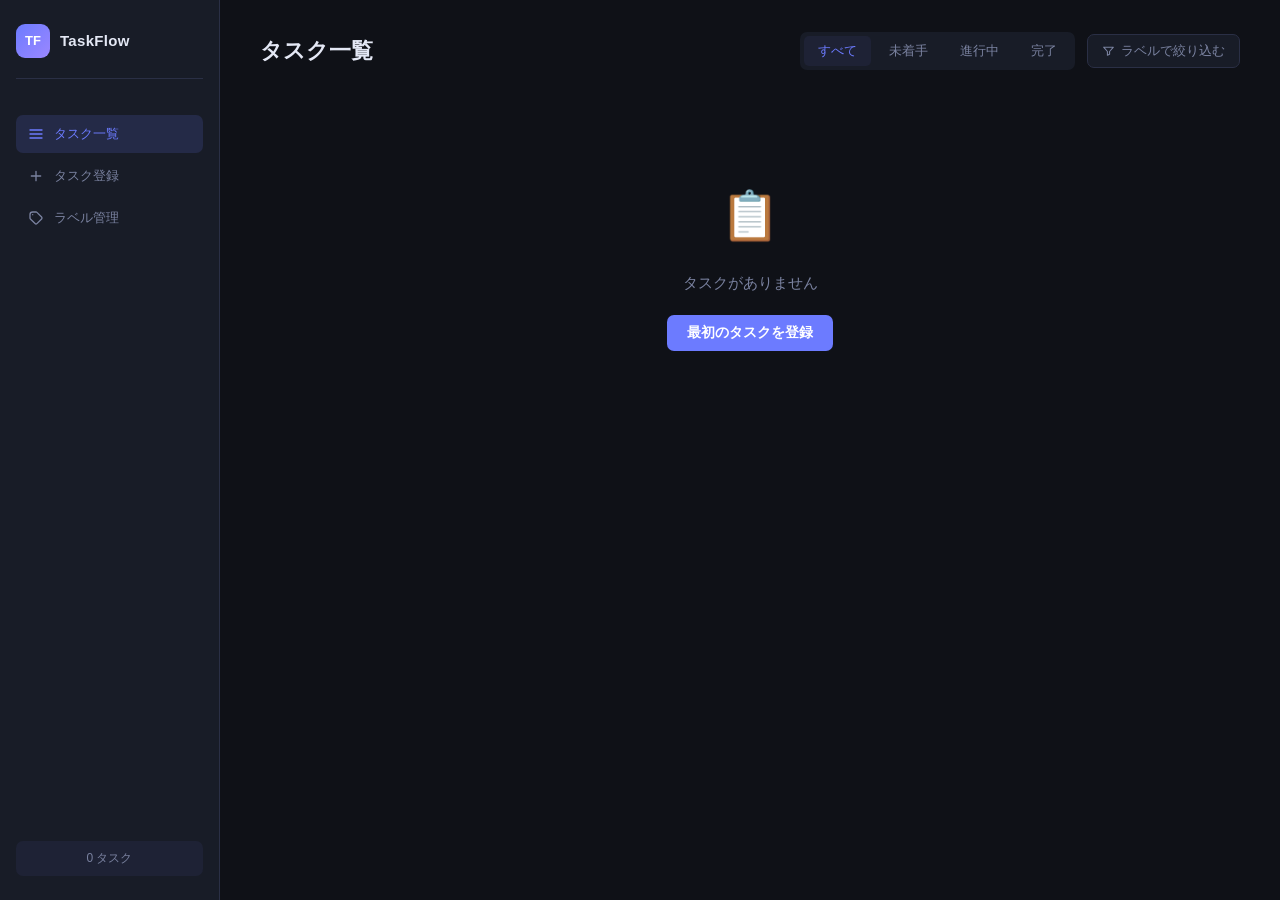
==== main/index.html @ 7f0839dd "ファイルを機能ごとに分けましました" ====
<!DOCTYPE html>
<html lang="ja">
<head>
<meta charset="UTF-8">
<meta name="viewport" content="width=device-width, initial-scale=1.0">
<title>TaskFlow — 課題管理</title>
<link rel="stylesheet" href="css/base.css">
<link rel="stylesheet" href="css/components.css">
<link rel="stylesheet" href="css/views.css">
</head>
<body>

<!-- ========== SIDEBAR ========== -->
<aside class="sidebar">
  <div class="sidebar-logo">
    <span class="logo-mark">TF</span>
    <span class="logo-text">TaskFlow</span>
  </div>
  <nav class="sidebar-nav">
    <button class="nav-item active" data-view="list" onclick="showView('list')">
      <svg viewBox="0 0 24 24"><path d="M3 6h18M3 12h18M3 18h18"/></svg>
      タスク一覧
    </button>
    <button class="nav-item" data-view="add-task" onclick="showView('add-task')">
      <svg viewBox="0 0 24 24"><path d="M12 5v14M5 12h14"/></svg>
      タスク登録
    </button>
    <button class="nav-item" data-view="add-label" onclick="showView('add-label')">
      <svg viewBox="0 0 24 24"><path d="M7 7h.01M7 3h5c.5 0 1 .2 1.4.6l7 7a2 2 0 010 2.8l-7 7a2 2 0 01-2.8 0l-7-7A2 2 0 013 12V7a4 4 0 014-4z"/></svg>
      ラベル管理
    </button>
  </nav>
  <div class="sidebar-footer">
    <div class="stat-pill" id="stat-total">0 タスク</div>
  </div>
</aside>

<!-- ========== MAIN ========== -->
<main class="main">

  <!-- ---- LIST VIEW ---- -->
  <section id="view-list" class="view active">
    <header class="view-header">
      <h1>タスク一覧</h1>
      <div class="header-controls">
        <div class="tab-group">
          <button class="tab active" data-status="all"   onclick="filterStatus('all')">すべて</button>
          <button class="tab"        data-status="todo"  onclick="filterStatus('todo')">未着手</button>
          <button class="tab"        data-status="doing" onclick="filterStatus('doing')">進行中</button>
          <button class="tab"        data-status="done"  onclick="filterStatus('done')">完了</button>
        </div>
        <div class="label-filter-wrap">
          <button class="btn-filter" onclick="toggleLabelFilter()">
            <svg viewBox="0 0 24 24"><path d="M3 4h18l-7 8v5l-4 2V12L3 4z"/></svg>
            ラベルで絞り込む
          </button>
          <div id="label-filter-dropdown" class="label-dropdown hidden">
            <div id="label-filter-list"></div>
            <button class="btn-clear-filter" onclick="clearLabelFilter()">絞り込みを解除</button>
          </div>
        </div>
      </div>
    </header>
    <div id="task-list" class="task-grid"></div>
    <div id="empty-state" class="empty-state hidden">
      <div class="empty-icon">📋</div>
      <p>タスクがありません</p>
      <button onclick="showView('add-task')" class="btn-primary">最初のタスクを登録</button>
    </div>
  </section>

  <!-- ---- ADD TASK VIEW ---- -->
  <section id="view-add-task" class="view">
    <header class="view-header">
      <h1>タスク登録</h1>
      <button class="btn-close" onclick="cancelForm()" title="中断して消去">✕</button>
    </header>
    <div class="form-card">
      <div class="form-group">
        <label>タスク名 <span class="required">*</span></label>
        <input type="text" id="new-task-name" maxlength="30" placeholder="タスク名を入力（最大30文字）"
               oninput="updateCharCount('new-task-name','count-name')">
        <span class="char-count"><span id="count-name">0</span>/30</span>
      </div>
      <div class="form-group">
        <label>詳細</label>
        <textarea id="new-task-detail" maxlength="100" placeholder="詳細を入力（最大100文字）"
                  oninput="updateCharCount('new-task-detail','count-detail')"></textarea>
        <span class="char-count"><span id="count-detail">0</span>/100</span>
      </div>
      <div class="form-row">
        <div class="form-group">
          <label>種類 <span class="required">*</span></label>
          <div class="type-toggle">
            <button class="type-btn active" data-type="課題">📝 課題</button>
            <button class="type-btn"        data-type="テスト">📖 テスト</button>
          </div>
        </div>
        <div class="form-group">
          <label>ラベル（科目）</label>
          <select id="new-task-label"></select>
        </div>
      </div>
      <div class="form-group">
        <label>期限 <span class="required">*</span></label>
        <input type="datetime-local" id="new-task-deadline">
      </div>
      <div class="form-actions">
        <button class="btn-secondary" onclick="cancelForm()">キャンセル</button>
        <button class="btn-primary"   onclick="registerTask()">登録する</button>
      </div>
    </div>
  </section>

  <!-- ---- DETAIL VIEW ---- -->
  <section id="view-detail" class="view">
    <header class="view-header">
      <button class="btn-back" onclick="showView('list')">← 一覧へ</button>
      <div class="header-actions">
        <button class="btn-danger-outline" onclick="confirmDelete(currentTaskId)">削除</button>
        <button class="btn-primary"        onclick="showEditView(currentTaskId)">編集</button>
      </div>
    </header>
    <div id="detail-content" class="detail-card"></div>
  </section>

  <!-- ---- EDIT VIEW ---- -->
  <section id="view-edit" class="view">
    <header class="view-header">
      <h1>タスク編集</h1>
      <button class="btn-close" onclick="cancelEdit()" title="変更をリセット">✕</button>
    </header>
    <div class="form-card">
      <div class="form-group">
        <label>タスク名 <span class="required">*</span></label>
        <input type="text" id="edit-task-name" maxlength="30"
               oninput="updateCharCount('edit-task-name','edit-count-name')">
        <span class="char-count"><span id="edit-count-name">0</span>/30</span>
      </div>
      <div class="form-group">
        <label>詳細</label>
        <textarea id="edit-task-detail" maxlength="100"
                  oninput="updateCharCount('edit-task-detail','edit-count-detail')"></textarea>
        <span class="char-count"><span id="edit-count-detail">0</span>/100</span>
      </div>
      <div class="form-row">
        <div class="form-group">
          <label>種類 <span class="required">*</span></label>
          <div class="type-toggle" id="edit-type-toggle">
            <button class="type-btn active" data-type="課題">📝 課題</button>
            <button class="type-btn"        data-type="テスト">📖 テスト</button>
          </div>
        </div>
        <div class="form-group">
          <label>ラベル（科目）</label>
          <select id="edit-task-label"></select>
        </div>
      </div>
      <div class="form-group">
        <label>期限 <span class="required">*</span></label>
        <input type="datetime-local" id="edit-task-deadline">
      </div>
      <div class="form-group">
        <label>進捗状態</label>
        <div class="status-select">
          <button class="status-btn" data-status="todo">未着手</button>
          <button class="status-btn" data-status="doing">進行中</button>
          <button class="status-btn" data-status="done">完了</button>
        </div>
      </div>
      <div class="form-actions">
        <button class="btn-secondary" onclick="cancelEdit()">キャンセル</button>
        <button class="btn-primary"   onclick="updateTask()">更新する</button>
      </div>
    </div>
  </section>

  <!-- ---- LABEL VIEW ---- -->
  <section id="view-add-label" class="view">
    <header class="view-header">
      <h1>ラベル管理</h1>
    </header>
    <div class="form-card">
      <div class="form-group">
        <label>新しいラベルを追加</label>
        <div class="label-input-row">
          <input type="text" id="new-label-input" maxlength="30" placeholder="科目名（最大30文字）"
                 oninput="updateCharCount('new-label-input','count-label')"
                 onkeydown="if(event.key==='Enter')addLabel()">
          <button class="btn-primary" onclick="addLabel()">追加</button>
        </div>
        <span class="char-count"><span id="count-label">0</span>/30</span>
      </div>
      <div class="label-list-section">
        <h3>登録済みラベル</h3>
        <div id="label-list" class="label-chips"></div>
      </div>
    </div>
  </section>

</main>

<!-- ========== MODALS ========== -->
<div id="confirm-modal" class="modal-overlay hidden">
  <div class="modal">
    <p class="modal-msg">このタスクを削除しますか？<br><small>この操作は取り消せません。</small></p>
    <div class="modal-actions">
      <button class="btn-secondary" onclick="closeModal()">キャンセル</button>
      <button class="btn-danger"    onclick="deleteTask()">削除する</button>
    </div>
  </div>
</div>

<div id="toast" class="toast hidden"></div>

<!-- JS: 依存関係順に読み込む -->
<script src="js/storage.js"></script>
<script src="js/task.js"></script>
<script src="js/label.js"></script>
<script src="js/filter.js"></script>
<script src="js/notification.js"></script>
<script src="js/ui.js"></script>
<script src="js/main.js"></script>
</body>
</html>
---- main/css/base.css ----
/* ===========================
   base.css — トークン・リセット・レイアウト
=========================== */

:root {
  --bg:        #0f1117;
  --surface:   #181c27;
  --surface2:  #1e2235;
  --border:    #2a2f45;
  --text:      #e4e8f5;
  --text-muted:#7a82a0;
  --accent:    #6c7bff;
  --accent2:   #f0a843;
  --green:     #3ecf8e;
  --red:       #f05050;
  --doing:     #f0a843;
  --radius:    12px;
  --radius-sm: 7px;
  --shadow:    0 4px 24px rgba(0,0,0,.45);
  --font:      'Segoe UI', 'Hiragino Sans', sans-serif;
  --mono:      'SF Mono', 'Consolas', monospace;
}

*, *::before, *::after { box-sizing: border-box; margin: 0; padding: 0; }

html, body {
  height: 100%;
  background: var(--bg);
  color: var(--text);
  font-family: var(--font);
  font-size: 14px;
  line-height: 1.6;
}

/* ---- app shell ---- */
body { display: flex; min-height: 100vh; }

.sidebar {
  width: 220px;
  min-height: 100vh;
  background: var(--surface);
  border-right: 1px solid var(--border);
  display: flex;
  flex-direction: column;
  padding: 24px 16px;
  flex-shrink: 0;
}

.main {
  flex: 1;
  padding: 32px 40px;
  overflow-y: auto;
  min-height: 100vh;
}

/* ---- sidebar ---- */
.sidebar-logo {
  display: flex;
  align-items: center;
  gap: 10px;
  margin-bottom: 36px;
  padding-bottom: 20px;
  border-bottom: 1px solid var(--border);
}
.logo-mark {
  width: 34px; height: 34px;
  background: linear-gradient(135deg, var(--accent), #9b87ff);
  border-radius: 9px;
  display: grid; place-items: center;
  font-size: 13px; font-weight: 700; color: #fff;
  flex-shrink: 0;
}
.logo-text { font-size: 15px; font-weight: 600; letter-spacing: .02em; }

.sidebar-nav { display: flex; flex-direction: column; gap: 4px; }

.nav-item {
  display: flex; align-items: center; gap: 10px;
  padding: 10px 12px;
  border-radius: var(--radius-sm);
  border: none; background: none;
  color: var(--text-muted); font-size: 13px;
  cursor: pointer; transition: all .18s;
  text-align: left; width: 100%;
}
.nav-item svg {
  width: 16px; height: 16px;
  stroke: currentColor; fill: none;
  stroke-width: 2; stroke-linecap: round; stroke-linejoin: round;
  flex-shrink: 0;
}
.nav-item:hover { background: var(--surface2); color: var(--text); }
.nav-item.active  { background: rgba(108,123,255,.15); color: var(--accent); }

.sidebar-footer { margin-top: auto; }
.stat-pill {
  padding: 8px 12px;
  border-radius: var(--radius-sm);
  background: var(--surface2);
  color: var(--text-muted);
  font-size: 12px; text-align: center;
}

/* ---- view switching ---- */
.view { display: none; }
.view.active { display: block; }

.view-header {
  display: flex; align-items: center; justify-content: space-between;
  margin-bottom: 28px; gap: 16px; flex-wrap: wrap;
}
.view-header h1 { font-size: 22px; font-weight: 600; }

.header-controls { display: flex; align-items: center; gap: 12px; flex-wrap: wrap; }
.header-actions  { display: flex; gap: 10px; }
---- main/css/components.css ----
/* ===========================
   components.css — 再利用可能なUI部品
=========================== */

/* ---- buttons ---- */
.btn-primary {
  padding: 9px 20px; border-radius: var(--radius-sm);
  border: none; background: var(--accent);
  color: #fff; font-size: 14px; font-weight: 600;
  cursor: pointer; transition: background .15s;
}
.btn-primary:hover { background: #7d8cff; }

.btn-secondary {
  padding: 9px 20px; border-radius: var(--radius-sm);
  border: 1px solid var(--border); background: none;
  color: var(--text-muted); font-size: 14px;
  cursor: pointer; transition: all .15s;
}
.btn-secondary:hover { border-color: var(--text-muted); color: var(--text); }

.btn-danger {
  padding: 9px 20px; border-radius: var(--radius-sm);
  border: none; background: var(--red);
  color: #fff; font-size: 14px; font-weight: 600;
  cursor: pointer; transition: background .15s;
}
.btn-danger:hover { background: #d43a3a; }

.btn-danger-outline {
  padding: 9px 20px; border-radius: var(--radius-sm);
  border: 1px solid var(--red); background: none;
  color: var(--red); font-size: 14px;
  cursor: pointer; transition: all .15s;
}
.btn-danger-outline:hover { background: rgba(240,80,80,.1); }

.btn-close {
  background: none; border: none;
  color: var(--text-muted); font-size: 20px;
  cursor: pointer; padding: 4px 8px;
  border-radius: var(--radius-sm); transition: all .15s; line-height: 1;
}
.btn-close:hover { background: rgba(240,80,80,.12); color: var(--red); }

.btn-back {
  background: none; border: none;
  color: var(--text-muted); font-size: 14px;
  cursor: pointer; padding: 4px 0; transition: color .15s;
}
.btn-back:hover { color: var(--text); }

/* ---- form elements ---- */
.form-card {
  background: var(--surface); border: 1px solid var(--border);
  border-radius: var(--radius); padding: 32px; max-width: 600px;
}
.form-group { margin-bottom: 20px; }
.form-group label {
  display: block; font-size: 13px; font-weight: 600;
  margin-bottom: 7px; color: var(--text-muted); letter-spacing: .04em;
}
.required { color: var(--red); }
.form-row { display: grid; grid-template-columns: 1fr 1fr; gap: 16px; }

input[type=text],
input[type=datetime-local],
select,
textarea {
  width: 100%; padding: 10px 12px;
  background: var(--surface2); border: 1px solid var(--border);
  border-radius: var(--radius-sm); color: var(--text);
  font-size: 14px; font-family: var(--font);
  outline: none; transition: border-color .15s;
  appearance: none;
}
input:focus, select:focus, textarea:focus { border-color: var(--accent); }
textarea { resize: vertical; min-height: 80px; }
select option { background: var(--surface2); }

input[type="datetime-local"]::-webkit-calendar-picker-indicator {
  filter: invert(1) opacity(.5); cursor: pointer;
}

.char-count {
  font-size: 11px; color: var(--text-muted);
  display: block; text-align: right; margin-top: 4px;
}

.form-actions {
  display: flex; gap: 10px; justify-content: flex-end; margin-top: 28px;
}

/* ---- type toggle ---- */
.type-toggle { display: flex; gap: 8px; }
.type-btn {
  flex: 1; padding: 9px; border-radius: var(--radius-sm);
  border: 1px solid var(--border); background: none;
  color: var(--text-muted); font-size: 13px;
  cursor: pointer; transition: all .15s;
}
.type-btn:hover { border-color: var(--accent); color: var(--text); }
.type-btn.active {
  background: rgba(108,123,255,.15);
  color: var(--accent); border-color: var(--accent);
}
.type-btn[data-type="テスト"].active {
  background: rgba(240,168,67,.15);
  color: var(--accent2); border-color: var(--accent2);
}

/* ---- status selector ---- */
.status-select { display: flex; gap: 8px; }
.status-btn {
  flex: 1; padding: 9px; border-radius: var(--radius-sm);
  border: 1px solid var(--border); background: none;
  color: var(--text-muted); font-size: 13px;
  cursor: pointer; transition: all .15s;
}
.status-btn:hover { border-color: var(--accent); color: var(--text); }
.status-btn.active {
  background: rgba(108,123,255,.15);
  color: var(--accent); border-color: var(--accent);
}
.status-btn[data-status="doing"].active {
  background: rgba(240,168,67,.15); color: var(--doing); border-color: var(--doing);
}
.status-btn[data-status="done"].active {
  background: rgba(62,207,142,.15); color: var(--green); border-color: var(--green);
}

/* ---- status badges ---- */
.status-badge {
  font-size: 11px; padding: 3px 9px;
  border-radius: 20px; font-weight: 600;
}
.badge-todo  { background: rgba(122,130,160,.15); color: var(--text-muted); }
.badge-doing { background: rgba(240,168,67,.15);  color: var(--doing); }
.badge-done  { background: rgba(62,207,142,.15);  color: var(--green); }

/* ---- type badges ---- */
.card-type-badge {
  font-size: 11px; font-weight: 600; padding: 3px 8px;
  border-radius: 20px; flex-shrink: 0; letter-spacing: .04em;
}
.type-課題  { background: rgba(108,123,255,.18); color: var(--accent); }
.type-テスト { background: rgba(240,168,67,.18);  color: var(--accent2); }

/* ---- label chips ---- */
.label-chips { display: flex; flex-wrap: wrap; gap: 10px; }
.label-chip {
  display: flex; align-items: center; gap: 8px;
  padding: 7px 14px; border-radius: 20px;
  background: var(--surface2); border: 1px solid var(--border);
  font-size: 13px; color: var(--text);
}
.label-chip-del {
  background: none; border: none; color: var(--text-muted);
  cursor: pointer; font-size: 14px; line-height: 1;
  padding: 0 2px; transition: color .15s;
}
.label-chip-del:hover { color: var(--red); }

/* ---- modal ---- */
.modal-overlay {
  position: fixed; inset: 0; background: rgba(0,0,0,.6);
  display: flex; align-items: center; justify-content: center; z-index: 100;
}
.modal-overlay.hidden { display: none; }
.modal {
  background: var(--surface); border: 1px solid var(--border);
  border-radius: var(--radius); padding: 32px; max-width: 360px; width: 90%;
  box-shadow: var(--shadow);
}
.modal-msg { font-size: 15px; margin-bottom: 24px; line-height: 1.6; }
.modal-msg small { color: var(--text-muted); font-size: 12px; }
.modal-actions { display: flex; gap: 10px; justify-content: flex-end; }

/* ---- toast ---- */
.toast {
  position: fixed; bottom: 28px; right: 28px;
  padding: 12px 20px; border-radius: var(--radius-sm);
  background: var(--surface2); border: 1px solid var(--border);
  color: var(--text); font-size: 13px; z-index: 200;
  box-shadow: var(--shadow); transition: opacity .3s;
}
.toast.hidden  { display: none; }
.toast.success { border-color: var(--green); color: var(--green); }
.toast.error   { border-color: var(--red);   color: var(--red); }

/* ---- empty state ---- */
.empty-state {
  text-align: center; padding: 80px 20px; color: var(--text-muted);
}
.empty-state.hidden { display: none; }
.empty-icon { font-size: 48px; margin-bottom: 16px; }
.empty-state p { font-size: 15px; margin-bottom: 20px; }
---- main/css/views.css ----
/* ===========================
   views.css — 各画面固有スタイル
=========================== */

/* ---- list view ---- */
.tab-group {
  display: flex; gap: 4px;
  background: var(--surface); padding: 4px;
  border-radius: var(--radius-sm);
}
.tab {
  padding: 6px 14px; border-radius: 5px; border: none;
  background: none; color: var(--text-muted);
  font-size: 13px; cursor: pointer; transition: all .15s;
}
.tab:hover { color: var(--text); }
.tab.active { background: var(--surface2); color: var(--accent); }

/* ---- label filter dropdown ---- */
.label-filter-wrap { position: relative; }

.btn-filter {
  display: flex; align-items: center; gap: 6px;
  padding: 7px 14px; border-radius: var(--radius-sm);
  border: 1px solid var(--border); background: var(--surface);
  color: var(--text-muted); font-size: 13px; cursor: pointer; transition: all .15s;
}
.btn-filter svg {
  width: 13px; height: 13px;
  stroke: currentColor; fill: none;
  stroke-width: 2; stroke-linecap: round; stroke-linejoin: round;
}
.btn-filter:hover       { border-color: var(--accent); color: var(--text); }
.btn-filter.active-filter {
  border-color: var(--accent); color: var(--accent);
  background: rgba(108,123,255,.1);
}

.label-dropdown {
  position: absolute; top: calc(100% + 8px); right: 0;
  min-width: 180px; background: var(--surface2);
  border: 1px solid var(--border); border-radius: var(--radius-sm);
  padding: 10px; z-index: 50; box-shadow: var(--shadow);
}
.label-dropdown.hidden { display: none; }

#label-filter-list {
  display: flex; flex-direction: column; gap: 4px; margin-bottom: 8px;
}
.label-filter-item {
  display: flex; align-items: center; gap: 8px;
  padding: 6px 8px; border-radius: 5px; cursor: pointer;
  font-size: 13px; color: var(--text-muted); transition: background .15s;
}
.label-filter-item:hover   { background: var(--border); color: var(--text); }
.label-filter-item.selected { color: var(--accent); }
.label-filter-item input[type=checkbox] { accent-color: var(--accent); }

.btn-clear-filter {
  width: 100%; padding: 5px; border: none;
  border-top: 1px solid var(--border);
  background: none; color: var(--text-muted);
  font-size: 12px; cursor: pointer; padding-top: 8px; transition: color .15s;
}
.btn-clear-filter:hover { color: var(--text); }

/* ---- task card grid ---- */
.task-grid {
  display: grid;
  grid-template-columns: repeat(auto-fill, minmax(300px, 1fr));
  gap: 14px;
}

.task-card {
  background: var(--surface); border: 1px solid var(--border);
  border-radius: var(--radius); padding: 18px 20px 14px;
  cursor: pointer; position: relative; overflow: hidden;
  transition: transform .15s, border-color .15s, box-shadow .15s;
}
.task-card:hover {
  transform: translateY(-2px);
  border-color: var(--accent);
  box-shadow: 0 8px 32px rgba(108,123,255,.12);
}
.task-card.status-done { opacity: .55; }

/* signature element: deadline urgency bar */
.urgency-bar {
  position: absolute; top: 0; left: 0; height: 3px;
  background: linear-gradient(90deg, var(--accent), #9b87ff);
  transition: width .5s;
}
.urgency-bar.urgent  { background: linear-gradient(90deg, var(--red),   #ff8040); }
.urgency-bar.warning { background: linear-gradient(90deg, var(--doing), #ffcc55); }

.card-top {
  display: flex; align-items: flex-start;
  justify-content: space-between; gap: 8px; margin-bottom: 8px;
}
.card-title { font-size: 15px; font-weight: 600; line-height: 1.4; flex: 1; }
.card-label { font-size: 12px; color: var(--text-muted); margin-bottom: 10px; }
.card-deadline {
  font-size: 12px; color: var(--text-muted);
  display: flex; align-items: center; gap: 5px; margin-bottom: 10px;
}
.card-deadline.near    { color: var(--doing); }
.card-deadline.overdue { color: var(--red); }
.card-footer {
  display: flex; align-items: center; justify-content: space-between;
}
.card-time-left {
  font-size: 11px; color: var(--text-muted); font-family: var(--mono);
}

/* ---- detail view ---- */
.detail-card {
  background: var(--surface); border: 1px solid var(--border);
  border-radius: var(--radius); padding: 32px; max-width: 640px;
}
.detail-type-row {
  display: flex; align-items: center; gap: 10px; margin-bottom: 20px;
}
.detail-title  { font-size: 22px; font-weight: 700; margin-bottom: 6px; }
.detail-meta   {
  color: var(--text-muted); font-size: 13px;
  margin-bottom: 24px; display: flex; gap: 16px; flex-wrap: wrap;
}
.detail-section  { margin-bottom: 20px; }
.detail-label-h  {
  font-size: 11px; font-weight: 600; text-transform: uppercase;
  letter-spacing: .08em; color: var(--text-muted); margin-bottom: 6px;
}
.detail-body { font-size: 14px; line-height: 1.7; color: var(--text); }

.deadline-display {
  display: flex; align-items: center; gap: 10px;
  padding: 14px 16px; background: var(--surface2);
  border-radius: var(--radius-sm); border-left: 3px solid var(--accent);
}
.deadline-display.overdue { border-left-color: var(--red); }
.deadline-display.warning { border-left-color: var(--doing); }

.status-change-row { display: flex; gap: 8px; flex-wrap: wrap; }
.status-change-btn {
  padding: 8px 16px; border-radius: var(--radius-sm);
  border: 1px solid var(--border); background: none;
  color: var(--text-muted); font-size: 13px; cursor: pointer; transition: all .15s;
}
.status-change-btn:hover { border-color: var(--accent); color: var(--text); }
.status-change-btn.active-status {
  background: rgba(108,123,255,.15); color: var(--accent); border-color: var(--accent);
}
.status-change-btn[data-status="doing"].active-status {
  background: rgba(240,168,67,.15); color: var(--doing); border-color: var(--doing);
}
.status-change-btn[data-status="done"].active-status {
  background: rgba(62,207,142,.15); color: var(--green); border-color: var(--green);
}

/* ---- label management view ---- */
.label-input-row { display: flex; gap: 10px; }
.label-input-row input { flex: 1; }

.label-list-section { margin-top: 28px; }
.label-list-section h3 {
  font-size: 13px; font-weight: 600; color: var(--text-muted);
  margin-bottom: 14px; letter-spacing: .04em; text-transform: uppercase;
}
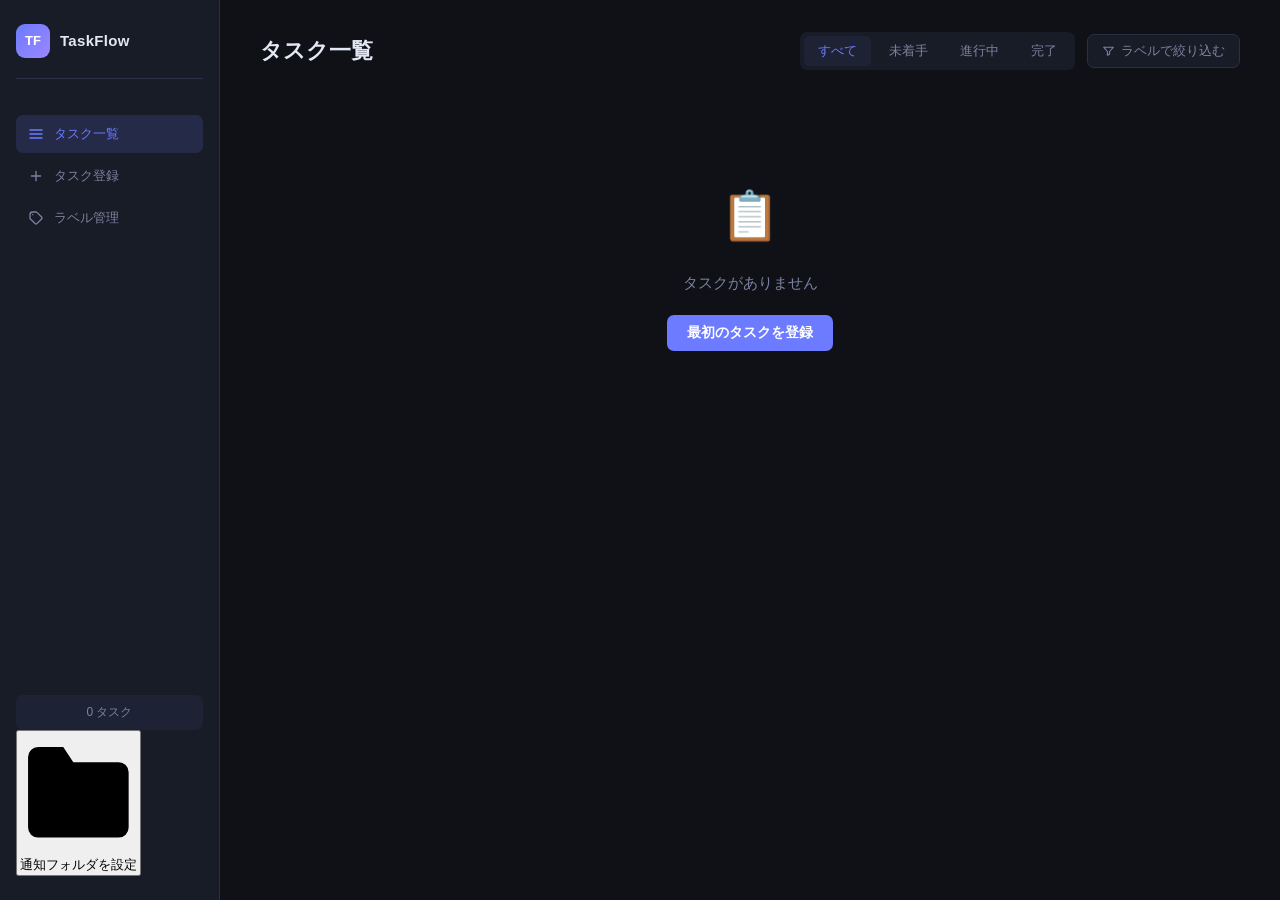
==== commit 091e5942: "通知機能修正 chromeを開いている間は通知を出せるように変更しました。" ====
--- a/main/index.html
+++ b/main/index.html
@@ -32,6 +32,10 @@
   </nav>
   <div class="sidebar-footer">
     <div class="stat-pill" id="stat-total">0 タスク</div>
+    <button class="btn-setup-data" id="btn-setup-data" onclick="setupDataFolder()" title="通知用のdataフォルダを設定する">
+      <svg viewBox="0 0 24 24"><path d="M22 19a2 2 0 01-2 2H4a2 2 0 01-2-2V5a2 2 0 012-2h5l2 3h9a2 2 0 012 2z"/></svg>
+      <span id="btn-setup-data-label">通知フォルダを設定</span>
+    </button>
   </div>
 </aside>
 
@@ -214,11 +218,12 @@
 <div id="toast" class="toast hidden"></div>
 
 <!-- JS: 依存関係順に読み込む -->
-<script src="js/storage.js"></script>
-<script src="js/task.js"></script>
-<script src="js/label.js"></script>
-<script src="js/filter.js"></script>
-<script src="js/notification.js"></script>
+<script src="js/labels/filter.js"></script>
+<script src="js/labels/label.js"></script>
+<script src="js/notifications/notification.js"></script>
+<script src="js/shared/storage.js"></script>
+<script src="js/tasks/task.js"></script>
+<script src="js/sw.js"></script>
 <script src="js/ui.js"></script>
 <script src="js/main.js"></script>
 </body>
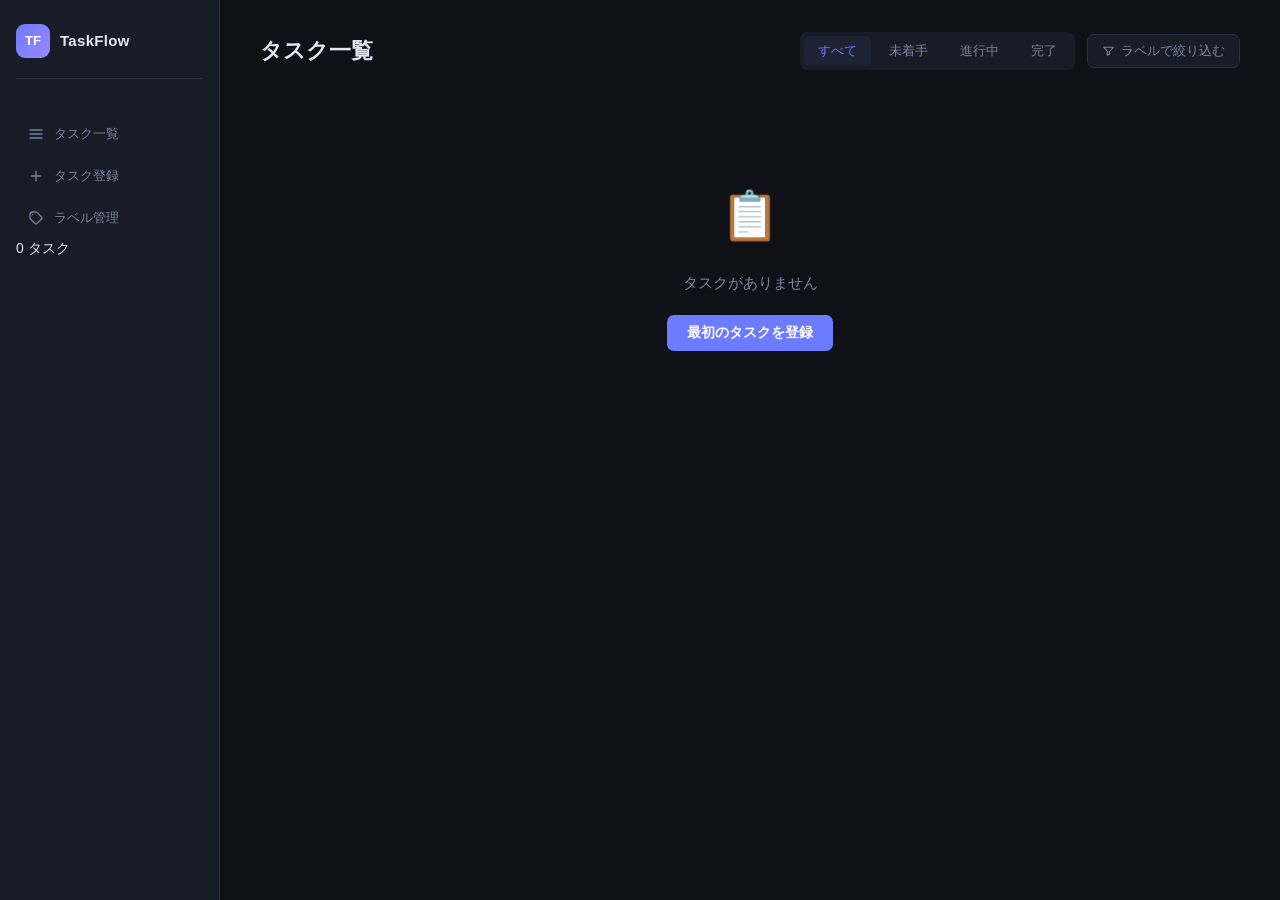
==== commit 33b9a471: "通知機能の調整 少し変更" ====
--- a/main/index.html
+++ b/main/index.html
@@ -32,10 +32,6 @@
   </nav>
   <div class="sidebar-footer">
     <div class="stat-pill" id="stat-total">0 タスク</div>
-    <button class="btn-setup-data" id="btn-setup-data" onclick="setupDataFolder()" title="通知用のdataフォルダを設定する">
-      <svg viewBox="0 0 24 24"><path d="M22 19a2 2 0 01-2 2H4a2 2 0 01-2-2V5a2 2 0 012-2h5l2 3h9a2 2 0 012 2z"/></svg>
-      <span id="btn-setup-data-label">通知フォルダを設定</span>
-    </button>
   </div>
 </aside>
 
@@ -223,7 +219,7 @@
 <script src="js/notifications/notification.js"></script>
 <script src="js/shared/storage.js"></script>
 <script src="js/tasks/task.js"></script>
-<script src="js/sw.js"></script>
+<script src="sw.js"></script>
 <script src="js/ui.js"></script>
 <script src="js/main.js"></script>
 </body>
--- a/main/css/base.css
+++ b/main/css/base.css
@@ -89,17 +89,7 @@
   stroke-width: 2; stroke-linecap: round; stroke-linejoin: round;
   flex-shrink: 0;
 }
-.nav-item:hover { background: var(--surface2); color: var(--text); }
-.nav-item.active  { background: rgba(108,123,255,.15); color: var(--accent); }
 
-.sidebar-footer { margin-top: auto; }
-.stat-pill {
-  padding: 8px 12px;
-  border-radius: var(--radius-sm);
-  background: var(--surface2);
-  color: var(--text-muted);
-  font-size: 12px; text-align: center;
-}
 
 /* ---- view switching ---- */
 .view { display: none; }
